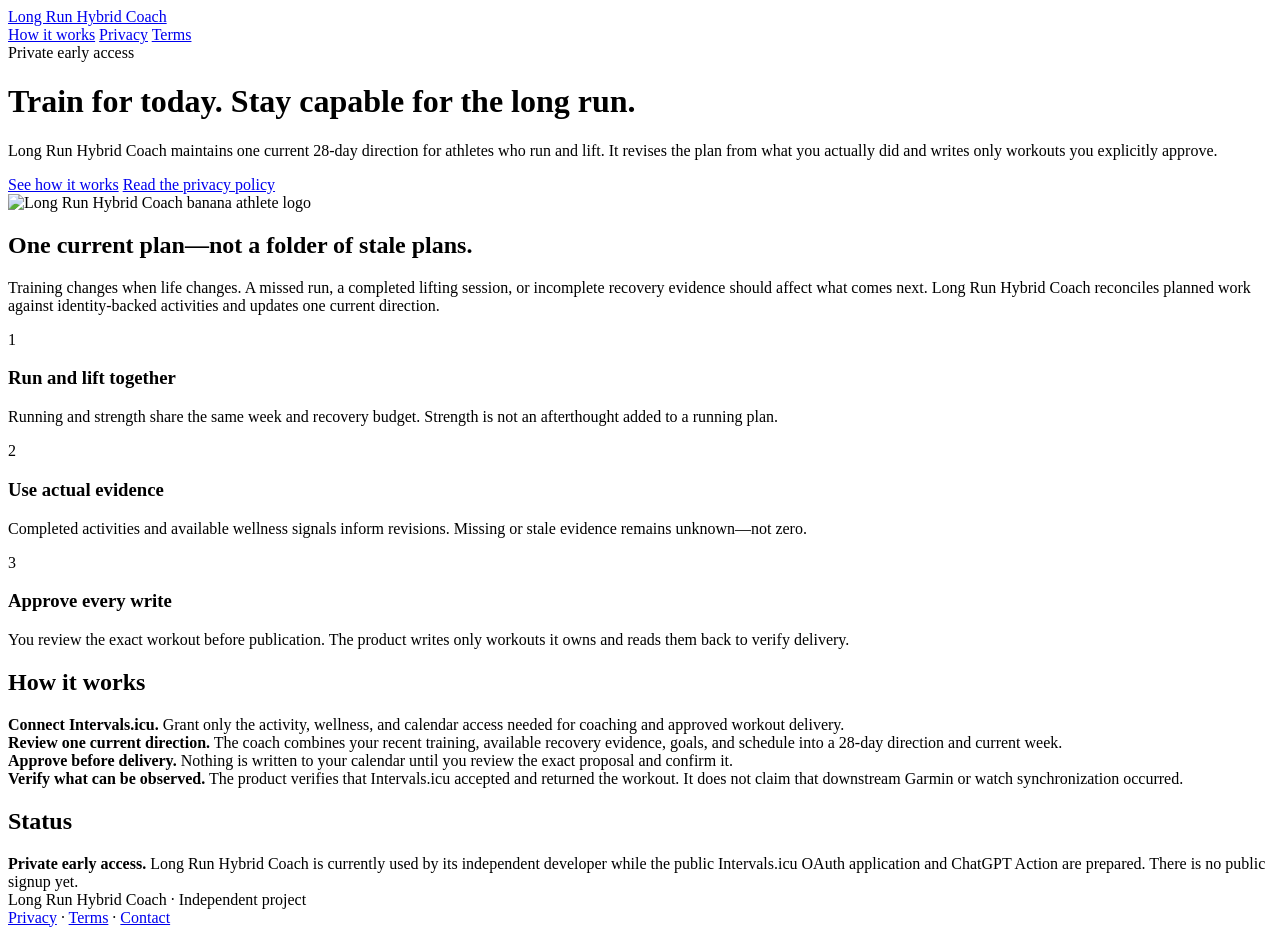
==== docs/index.html @ 8344296a "Add public site docs/index.html" ====
<!doctype html>
<html lang="en">
<head>
  <meta charset="utf-8">
  <meta name="viewport" content="width=device-width, initial-scale=1">
  <title>Long Run Hybrid Coach — Running and strength for the long run</title>
  <meta name="description" content="Adaptive running and strength coaching that keeps one current direction from your latest training and recovery evidence.">
  <link rel="stylesheet" href="assets/styles.css">
</head>
<body>
  <div class="wrap">
    <nav class="site-nav" aria-label="Primary navigation">
      <a class="brand" href="index.html">Long Run Hybrid Coach</a>
      <div class="nav-links">
        <a href="#how-it-works">How it works</a>
        <a href="privacy.html">Privacy</a>
        <a href="terms.html">Terms</a>
      </div>
    </nav>

    <main>
      <div class="hero">
        <div>
          <span class="eyebrow">Private early access</span>
          <h1>Train for today. Stay capable for the long run.</h1>
          <p class="lede">Long Run Hybrid Coach maintains one current 28-day direction for athletes who run and lift. It revises the plan from what you actually did and writes only workouts you explicitly approve.</p>
          <div class="actions">
            <a class="button" href="#how-it-works">See how it works</a>
            <a class="button secondary" href="privacy.html">Read the privacy policy</a>
          </div>
        </div>
        <div class="hero-art">
          <img class="hero-logo" src="assets/long-run-hybrid-coach-logo.png" alt="Long Run Hybrid Coach banana athlete logo">
        </div>
      </div>

      <section aria-labelledby="one-plan">
        <h2 id="one-plan">One current plan—not a folder of stale plans.</h2>
        <p class="section-copy">Training changes when life changes. A missed run, a completed lifting session, or incomplete recovery evidence should affect what comes next. Long Run Hybrid Coach reconciles planned work against identity-backed activities and updates one current direction.</p>
        <div class="grid">
          <article class="card">
            <div class="card-mark">1</div>
            <h3>Run and lift together</h3>
            <p>Running and strength share the same week and recovery budget. Strength is not an afterthought added to a running plan.</p>
          </article>
          <article class="card">
            <div class="card-mark">2</div>
            <h3>Use actual evidence</h3>
            <p>Completed activities and available wellness signals inform revisions. Missing or stale evidence remains unknown—not zero.</p>
          </article>
          <article class="card">
            <div class="card-mark">3</div>
            <h3>Approve every write</h3>
            <p>You review the exact workout before publication. The product writes only workouts it owns and reads them back to verify delivery.</p>
          </article>
        </div>
      </section>

      <section id="how-it-works" aria-labelledby="how-title">
        <h2 id="how-title">How it works</h2>
        <div class="steps">
          <div class="step"><strong>Connect Intervals.icu.</strong> Grant only the activity, wellness, and calendar access needed for coaching and approved workout delivery.</div>
          <div class="step"><strong>Review one current direction.</strong> The coach combines your recent training, available recovery evidence, goals, and schedule into a 28-day direction and current week.</div>
          <div class="step"><strong>Approve before delivery.</strong> Nothing is written to your calendar until you review the exact proposal and confirm it.</div>
          <div class="step"><strong>Verify what can be observed.</strong> The product verifies that Intervals.icu accepted and returned the workout. It does not claim that downstream Garmin or watch synchronization occurred.</div>
        </div>
      </section>

      <section aria-labelledby="status-title">
        <h2 id="status-title">Status</h2>
        <div class="notice">
          <strong>Private early access.</strong> Long Run Hybrid Coach is currently used by its independent developer while the public Intervals.icu OAuth application and ChatGPT Action are prepared. There is no public signup yet.
        </div>
      </section>
    </main>
  </div>

  <footer>
    <div class="wrap footer-row">
      <div>Long Run Hybrid Coach · Independent project</div>
      <div><a href="privacy.html">Privacy</a> · <a href="terms.html">Terms</a> · <a href="https://github.com/atomchung/long-run-hybrid-coach/issues">Contact</a></div>
    </div>
  </footer>
</body>
</html>
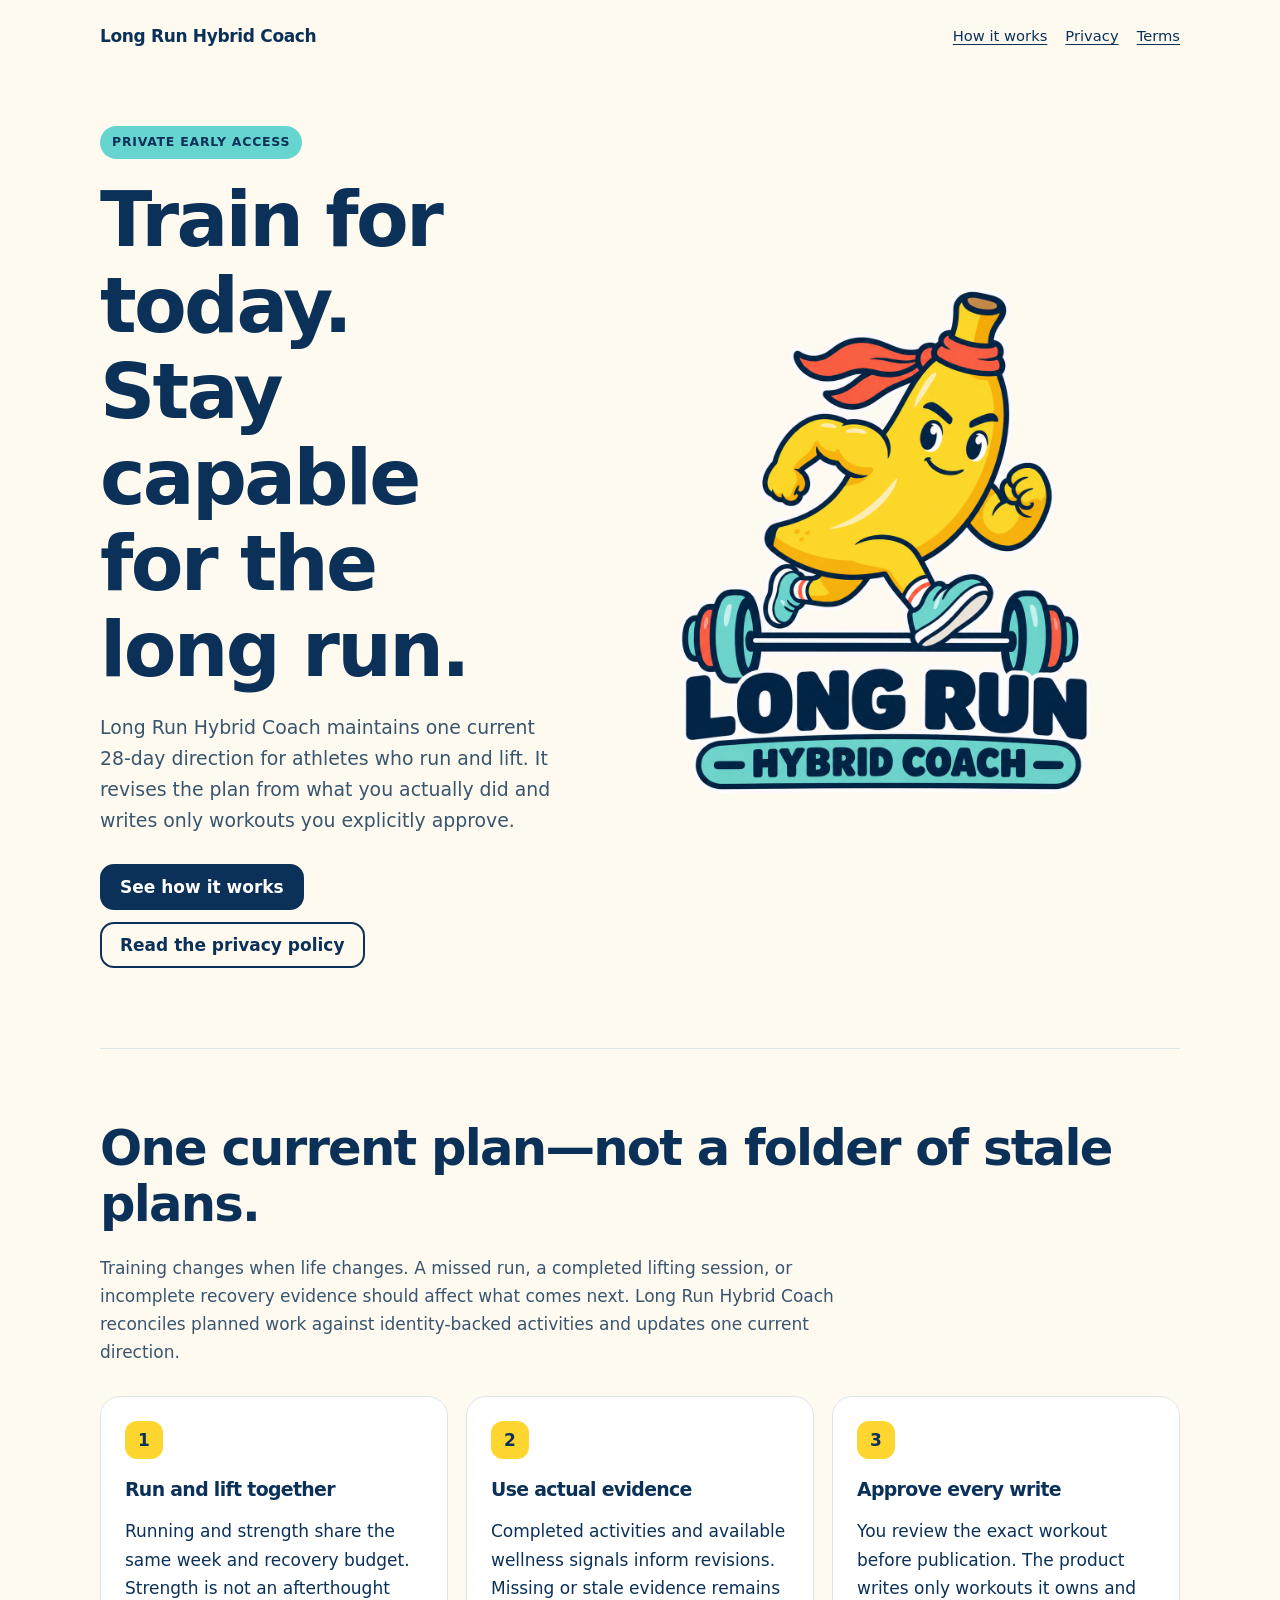
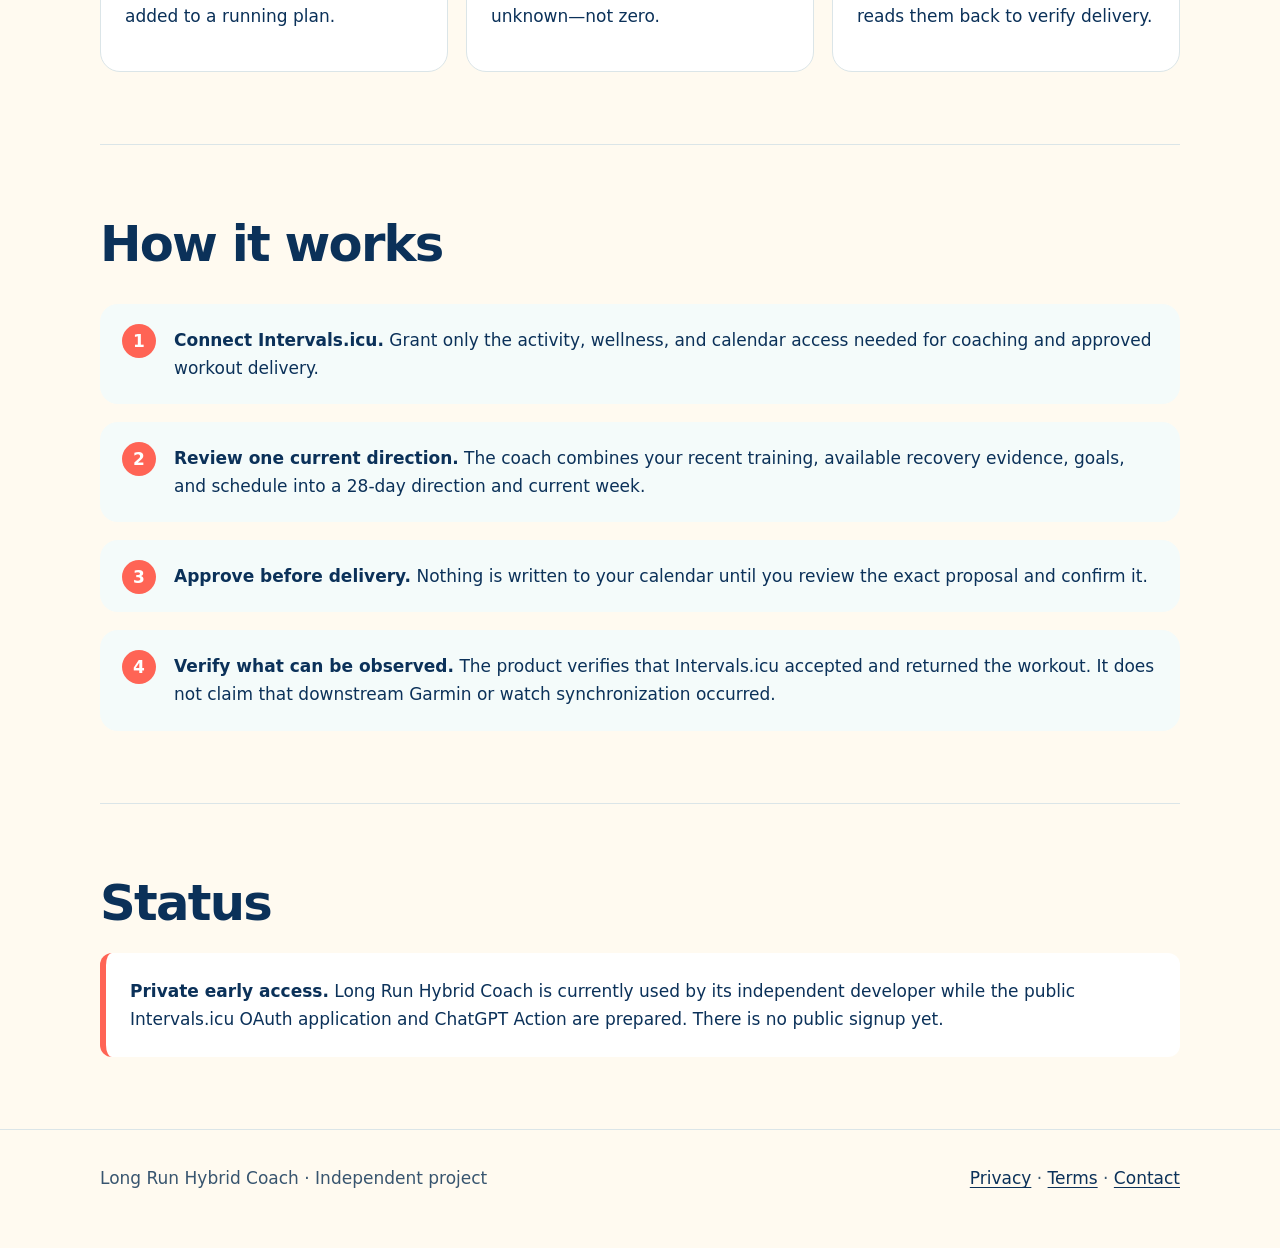
==== commit 3abde35c: "Refresh the transparent logo asset" ====
--- a/docs/index.html
+++ b/docs/index.html
@@ -30,7 +30,7 @@
           </div>
         </div>
         <div class="hero-art">
-          <img class="hero-logo" src="assets/long-run-hybrid-coach-logo.png" alt="Long Run Hybrid Coach banana athlete logo">
+          <img class="hero-logo" src="assets/long-run-hybrid-coach-logo.png?v=transparent-20260814" alt="Long Run Hybrid Coach banana athlete logo">
         </div>
       </div>
 
--- a/docs/assets/styles.css
+++ b/docs/assets/styles.css
@@ -0,0 +1,170 @@
+:root {
+  --ink: #0b3159;
+  --ink-soft: #38556f;
+  --aqua: #67d5cf;
+  --coral: #ff6455;
+  --banana: #ffd52f;
+  --cream: #fffaf0;
+  --paper: #ffffff;
+  --line: #dbe5e8;
+  --panel: #f4fbfa;
+}
+
+* { box-sizing: border-box; }
+
+html { scroll-behavior: smooth; }
+
+body {
+  margin: 0;
+  color: var(--ink);
+  background: var(--cream);
+  font: 17px/1.65 ui-rounded, "Arial Rounded MT Bold", Inter, ui-sans-serif,
+    system-ui, -apple-system, BlinkMacSystemFont, "Segoe UI", sans-serif;
+}
+
+a { color: var(--ink); text-underline-offset: 3px; }
+a:hover { color: #14588d; }
+
+.wrap { width: min(1080px, calc(100% - 40px)); margin: 0 auto; }
+
+.site-nav {
+  display: flex;
+  align-items: center;
+  justify-content: space-between;
+  gap: 24px;
+  padding: 22px 0;
+}
+
+.brand { font-weight: 900; text-decoration: none; letter-spacing: -0.02em; }
+.nav-links { display: flex; flex-wrap: wrap; gap: 18px; font-size: 0.92rem; }
+
+.hero {
+  display: grid;
+  grid-template-columns: minmax(0, 0.9fr) minmax(320px, 1.1fr);
+  align-items: center;
+  gap: clamp(28px, 6vw, 72px);
+  padding: 54px 0 80px;
+}
+
+.hero-logo {
+  width: min(100%, 520px);
+  aspect-ratio: 1;
+  object-fit: contain;
+  border-radius: 30px;
+}
+
+.eyebrow {
+  display: inline-flex;
+  padding: 6px 12px;
+  border-radius: 999px;
+  color: var(--ink);
+  background: var(--aqua);
+  font-size: 0.78rem;
+  font-weight: 900;
+  letter-spacing: 0.06em;
+  text-transform: uppercase;
+}
+
+h1, h2, h3 { line-height: 1.12; letter-spacing: -0.035em; }
+h1 { margin: 18px 0; font-size: clamp(2.6rem, 6vw, 5.4rem); }
+h2 { margin: 0 0 22px; font-size: clamp(1.8rem, 4vw, 3.1rem); }
+h3 { margin: 0 0 10px; font-size: 1.18rem; }
+
+.lede { max-width: 620px; color: var(--ink-soft); font-size: 1.18rem; }
+.actions { display: flex; flex-wrap: wrap; gap: 12px; margin-top: 28px; }
+
+.button {
+  display: inline-flex;
+  align-items: center;
+  justify-content: center;
+  min-height: 46px;
+  padding: 0 18px;
+  border: 2px solid var(--ink);
+  border-radius: 14px;
+  color: var(--paper);
+  background: var(--ink);
+  font-weight: 900;
+  text-decoration: none;
+}
+
+.button.secondary { color: var(--ink); background: transparent; }
+
+section { padding: 72px 0; border-top: 1px solid var(--line); }
+.section-copy { max-width: 760px; color: var(--ink-soft); }
+
+.grid {
+  display: grid;
+  grid-template-columns: repeat(3, minmax(0, 1fr));
+  gap: 18px;
+  margin-top: 30px;
+}
+
+.card {
+  min-height: 210px;
+  padding: 24px;
+  border: 1px solid var(--line);
+  border-radius: 20px;
+  background: var(--paper);
+}
+
+.card-mark {
+  display: grid;
+  place-items: center;
+  width: 38px;
+  height: 38px;
+  margin-bottom: 20px;
+  border-radius: 12px;
+  background: var(--banana);
+  font-weight: 900;
+}
+
+.steps { counter-reset: steps; display: grid; gap: 18px; margin-top: 32px; }
+.step {
+  position: relative;
+  padding: 22px 24px 22px 74px;
+  border-radius: 18px;
+  background: var(--panel);
+}
+.step::before {
+  counter-increment: steps;
+  content: counter(steps);
+  position: absolute;
+  left: 22px;
+  top: 20px;
+  display: grid;
+  place-items: center;
+  width: 34px;
+  height: 34px;
+  border-radius: 50%;
+  color: var(--paper);
+  background: var(--coral);
+  font-weight: 900;
+}
+
+.notice {
+  padding: 24px;
+  border-left: 6px solid var(--coral);
+  border-radius: 12px;
+  background: var(--paper);
+}
+
+.legal { width: min(760px, calc(100% - 40px)); margin: 0 auto; padding: 32px 0 80px; }
+.legal header { padding: 44px 0 18px; }
+.legal h1 { font-size: clamp(2.3rem, 6vw, 4rem); }
+.legal h2 { margin-top: 44px; font-size: 1.4rem; }
+.legal table { width: 100%; border-collapse: collapse; }
+.legal th, .legal td { padding: 13px; border-bottom: 1px solid var(--line); text-align: left; vertical-align: top; }
+.legal th { width: 32%; }
+.meta, .fine { color: var(--ink-soft); font-size: 0.9rem; }
+
+footer { padding: 34px 0 56px; border-top: 1px solid var(--line); color: var(--ink-soft); }
+.footer-row { display: flex; justify-content: space-between; flex-wrap: wrap; gap: 20px; }
+
+@media (max-width: 780px) {
+  .hero { grid-template-columns: 1fr; padding-top: 28px; }
+  .hero-art { order: -1; text-align: center; }
+  .hero-logo { width: min(84vw, 430px); }
+  .grid { grid-template-columns: 1fr; }
+  .site-nav { align-items: flex-start; }
+}
+
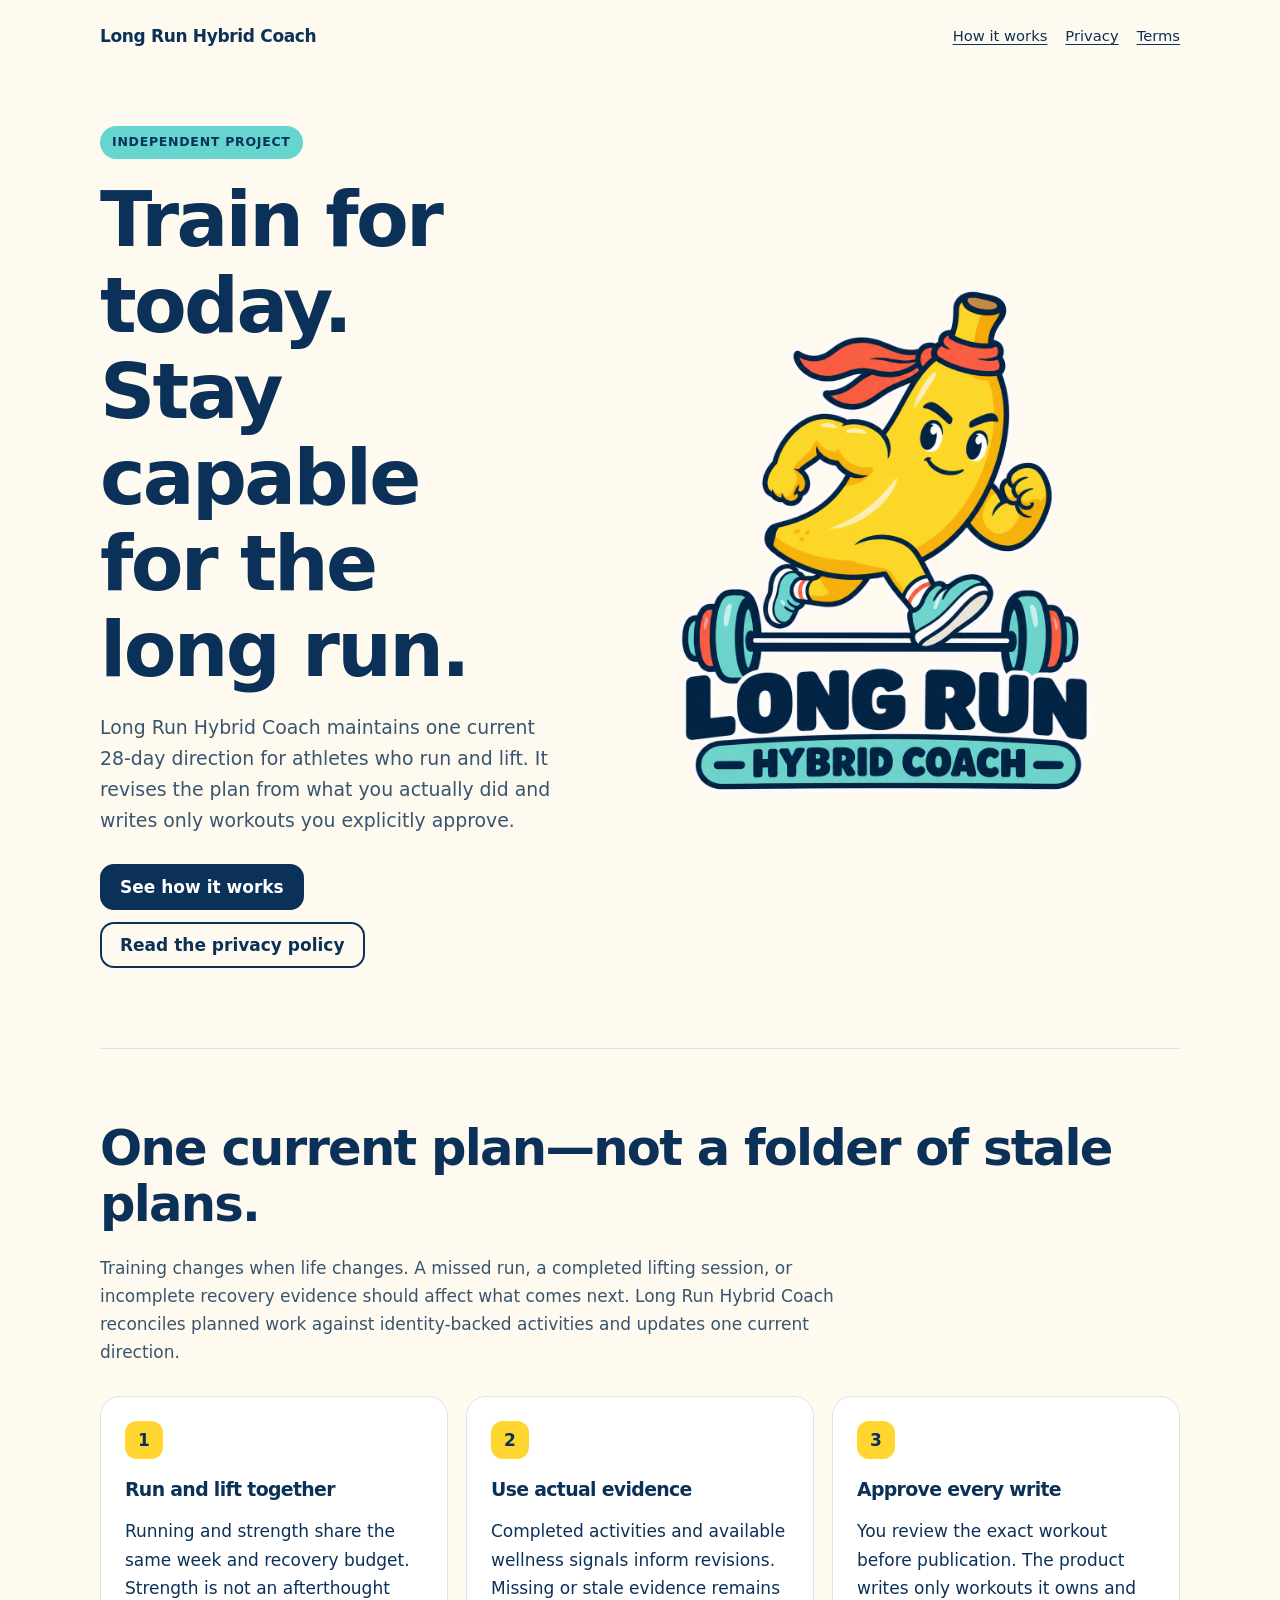
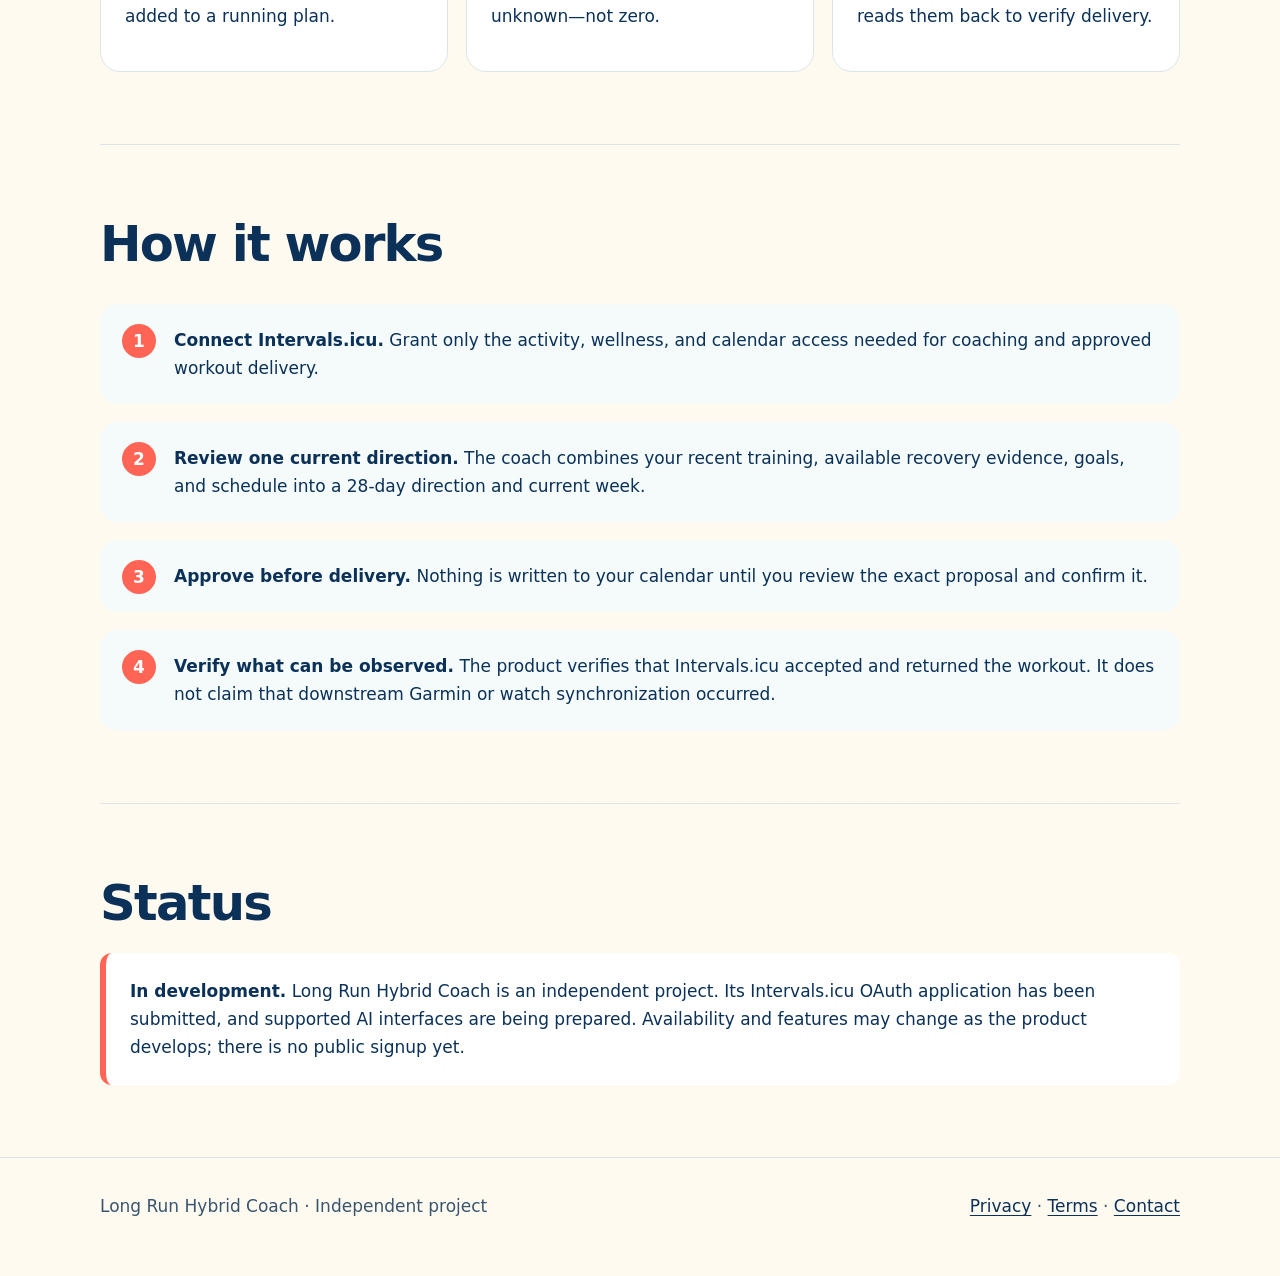
==== commit 240924ee: "Remove the private early access label" ====
--- a/docs/index.html
+++ b/docs/index.html
@@ -21,7 +21,7 @@
     <main>
       <div class="hero">
         <div>
-          <span class="eyebrow">Private early access</span>
+          <span class="eyebrow">Independent project</span>
           <h1>Train for today. Stay capable for the long run.</h1>
           <p class="lede">Long Run Hybrid Coach maintains one current 28-day direction for athletes who run and lift. It revises the plan from what you actually did and writes only workouts you explicitly approve.</p>
           <div class="actions">
@@ -69,7 +69,7 @@
       <section aria-labelledby="status-title">
         <h2 id="status-title">Status</h2>
         <div class="notice">
-          <strong>Private early access.</strong> Long Run Hybrid Coach is currently used by its independent developer while the public Intervals.icu OAuth application and ChatGPT Action are prepared. There is no public signup yet.
+          <strong>In development.</strong> Long Run Hybrid Coach is an independent project. Its Intervals.icu OAuth application has been submitted, and supported AI interfaces are being prepared. Availability and features may change as the product develops; there is no public signup yet.
         </div>
       </section>
     </main>
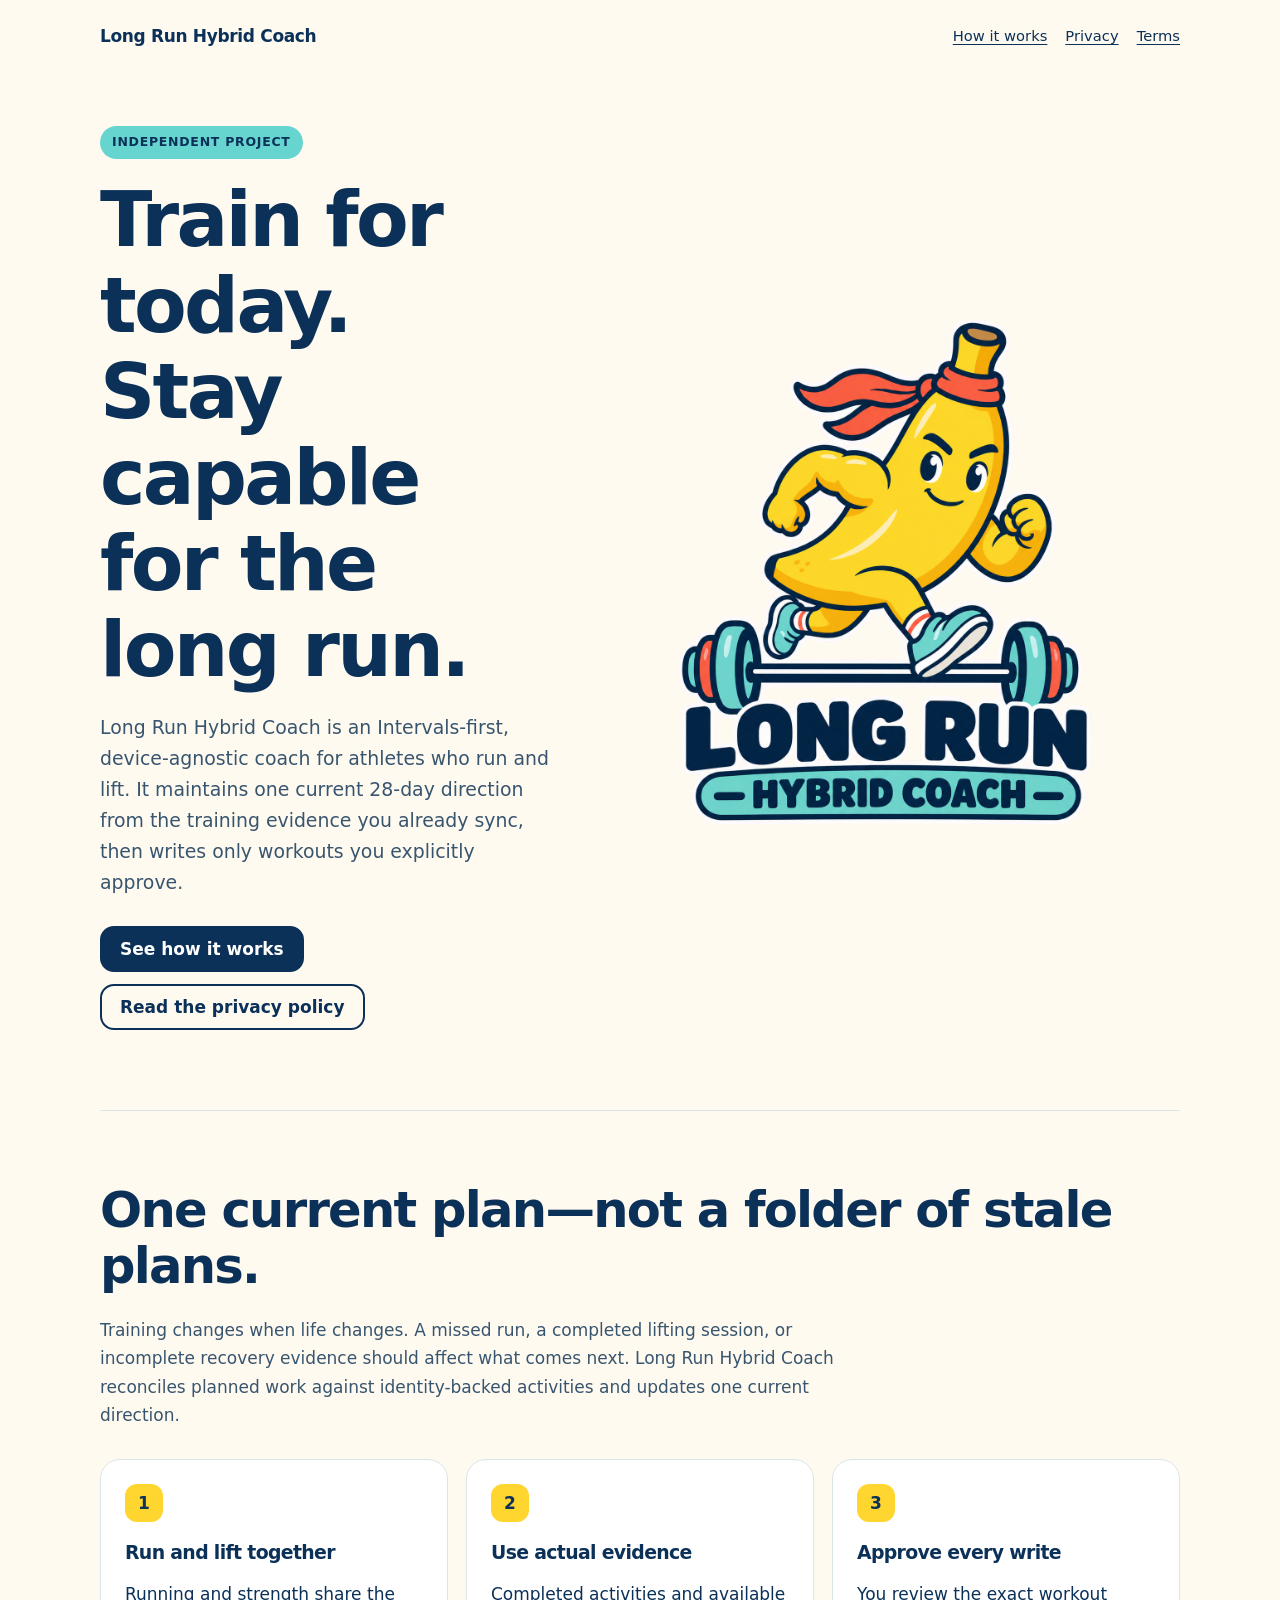
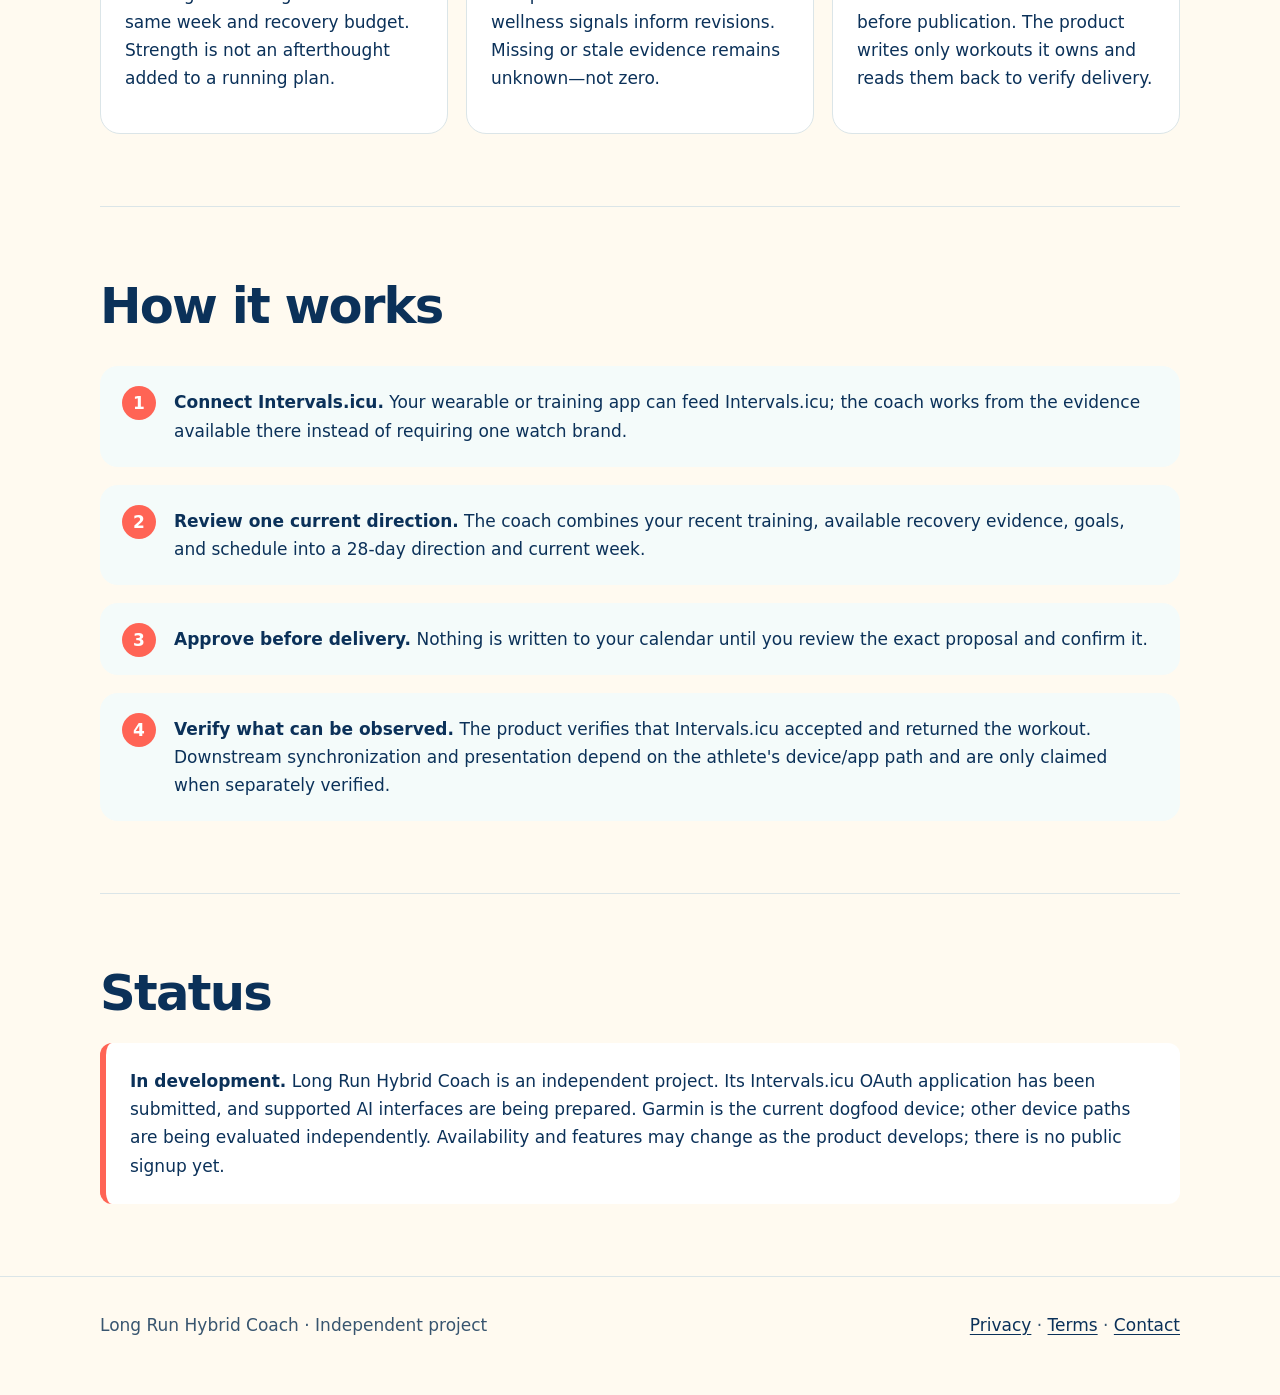
==== commit c5d2e53b: "docs: align public site with Intervals-first positioning" ====
--- a/docs/index.html
+++ b/docs/index.html
@@ -4,7 +4,7 @@
   <meta charset="utf-8">
   <meta name="viewport" content="width=device-width, initial-scale=1">
   <title>Long Run Hybrid Coach — Running and strength for the long run</title>
-  <meta name="description" content="Adaptive running and strength coaching that keeps one current direction from your latest training and recovery evidence.">
+  <meta name="description" content="Device-agnostic adaptive running and strength coaching built around Intervals.icu evidence and one current plan.">
   <link rel="stylesheet" href="assets/styles.css">
 </head>
 <body>
@@ -23,7 +23,7 @@
         <div>
           <span class="eyebrow">Independent project</span>
           <h1>Train for today. Stay capable for the long run.</h1>
-          <p class="lede">Long Run Hybrid Coach maintains one current 28-day direction for athletes who run and lift. It revises the plan from what you actually did and writes only workouts you explicitly approve.</p>
+          <p class="lede">Long Run Hybrid Coach is an Intervals-first, device-agnostic coach for athletes who run and lift. It maintains one current 28-day direction from the training evidence you already sync, then writes only workouts you explicitly approve.</p>
           <div class="actions">
             <a class="button" href="#how-it-works">See how it works</a>
             <a class="button secondary" href="privacy.html">Read the privacy policy</a>
@@ -59,17 +59,17 @@
       <section id="how-it-works" aria-labelledby="how-title">
         <h2 id="how-title">How it works</h2>
         <div class="steps">
-          <div class="step"><strong>Connect Intervals.icu.</strong> Grant only the activity, wellness, and calendar access needed for coaching and approved workout delivery.</div>
+          <div class="step"><strong>Connect Intervals.icu.</strong> Your wearable or training app can feed Intervals.icu; the coach works from the evidence available there instead of requiring one watch brand.</div>
           <div class="step"><strong>Review one current direction.</strong> The coach combines your recent training, available recovery evidence, goals, and schedule into a 28-day direction and current week.</div>
           <div class="step"><strong>Approve before delivery.</strong> Nothing is written to your calendar until you review the exact proposal and confirm it.</div>
-          <div class="step"><strong>Verify what can be observed.</strong> The product verifies that Intervals.icu accepted and returned the workout. It does not claim that downstream Garmin or watch synchronization occurred.</div>
+          <div class="step"><strong>Verify what can be observed.</strong> The product verifies that Intervals.icu accepted and returned the workout. Downstream synchronization and presentation depend on the athlete's device/app path and are only claimed when separately verified.</div>
         </div>
       </section>
 
       <section aria-labelledby="status-title">
         <h2 id="status-title">Status</h2>
         <div class="notice">
-          <strong>In development.</strong> Long Run Hybrid Coach is an independent project. Its Intervals.icu OAuth application has been submitted, and supported AI interfaces are being prepared. Availability and features may change as the product develops; there is no public signup yet.
+          <strong>In development.</strong> Long Run Hybrid Coach is an independent project. Its Intervals.icu OAuth application has been submitted, and supported AI interfaces are being prepared. Garmin is the current dogfood device; other device paths are being evaluated independently. Availability and features may change as the product develops; there is no public signup yet.
         </div>
       </section>
     </main>
@@ -83,4 +83,3 @@
   </footer>
 </body>
 </html>
-
